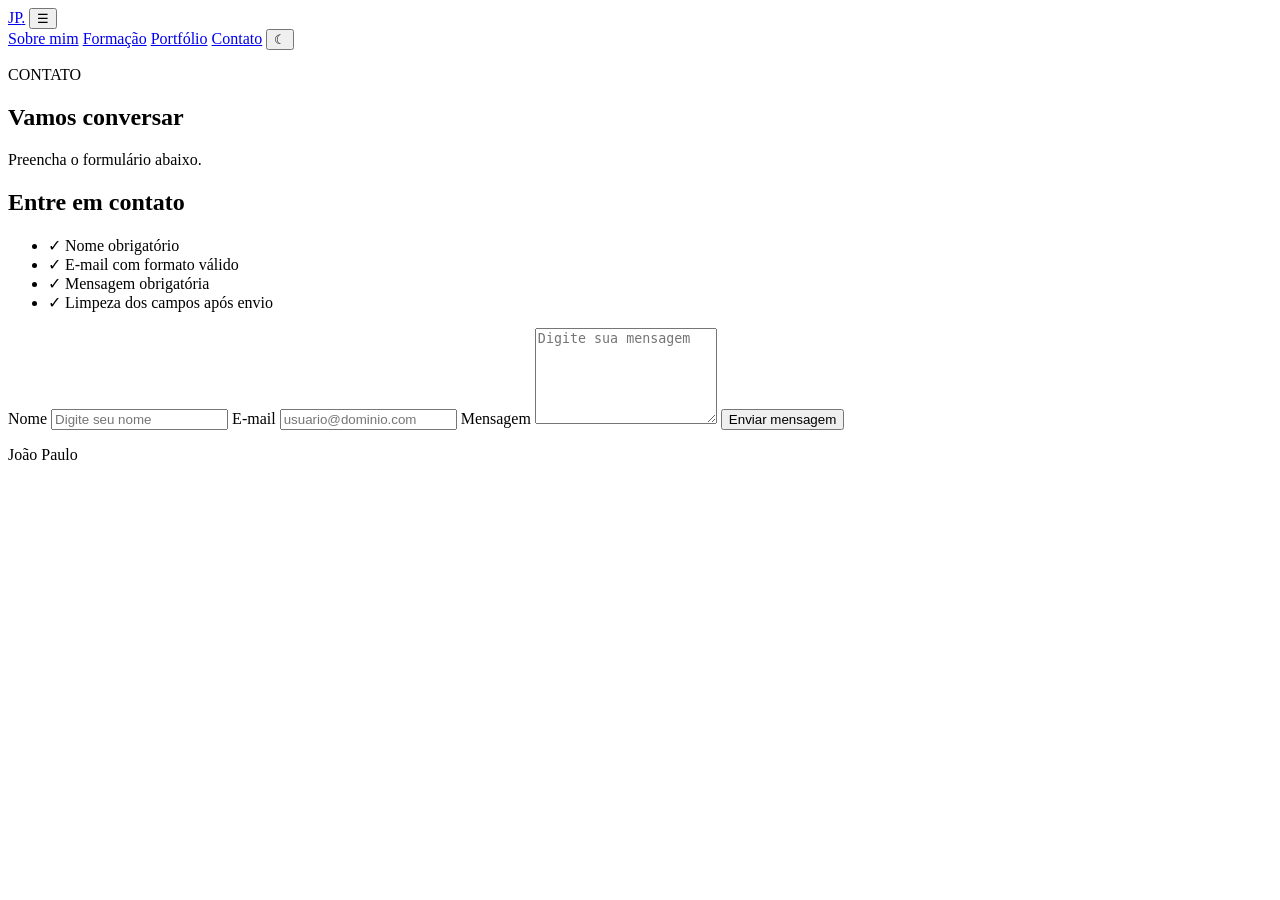
==== contato.html @ 82b903bb "Add files via upload" ====
<!DOCTYPE html>
<html lang="pt-BR">
<head>
    <meta charset="UTF-8">
    <meta name="viewport" content="width=device-width, initial-scale=1.0">
    <meta name="description" content="Formulário de contato do portfólio de João Paulo Medeiros.">
    <title>João Paulo | Contato</title>
    <link rel="stylesheet" href="css/style.css">
</head>
<body>
  
    <header class="cabecalho">
        <a class="logo" href="index.html">JP<span>.</span></a>
        <button class="botao-menu" id="botaoMenu" aria-label="Abrir menu">☰</button>

        <nav class="menu" id="menu">
            <a href="index.html">Sobre mim</a>
            <a href="formacao.html">Formação</a>
            <a href="portfolio.html">Portfólio</a>
            <a class="ativo" href="contato.html">Contato</a>
            <button class="tema" id="botaoTema" type="button" aria-label="Alternar tema">☾</button>
        </nav>
    </header>

    <main>
        <section class="pagina-topo">
            <p class="etiqueta">CONTATO</p>
            <h1>Vamos conversar</h1>
            <p>Preencha o formulário abaixo.</p>
        </section>

        <section class="secao contato-area">
            <div class="cartao contato-info">
                <h2>Entre em contato</h2>
               
                <ul>
                    <li>✓ Nome obrigatório</li>
                    <li>✓ E-mail com formato válido</li>
                    <li>✓ Mensagem obrigatória</li>
                    <li>✓ Limpeza dos campos após envio</li>
                </ul>
            </div>

            <form class="formulario" id="formContato" novalidate>
                <label for="nome">Nome</label>
                <input type="text" id="nome" name="nome" placeholder="Digite seu nome">
                <small class="erro" id="erroNome"></small>

                <label for="email">E-mail</label>
                <input type="email" id="email" name="email" placeholder="usuario@dominio.com">
                <small class="erro" id="erroEmail"></small>

                <label for="mensagem">Mensagem</label>
                <textarea id="mensagem" name="mensagem" rows="6" placeholder="Digite sua mensagem"></textarea>
                <small class="erro" id="erroMensagem"></small>

                <button class="botao" type="submit">Enviar mensagem</button>
                <p class="sucesso" id="mensagemSucesso"></p>
            </form>
        </section>
    </main>

    <footer>
        <p>João Paulo</p>
    </footer>

    <script src="js/script.js"></script>
</body>
</html>
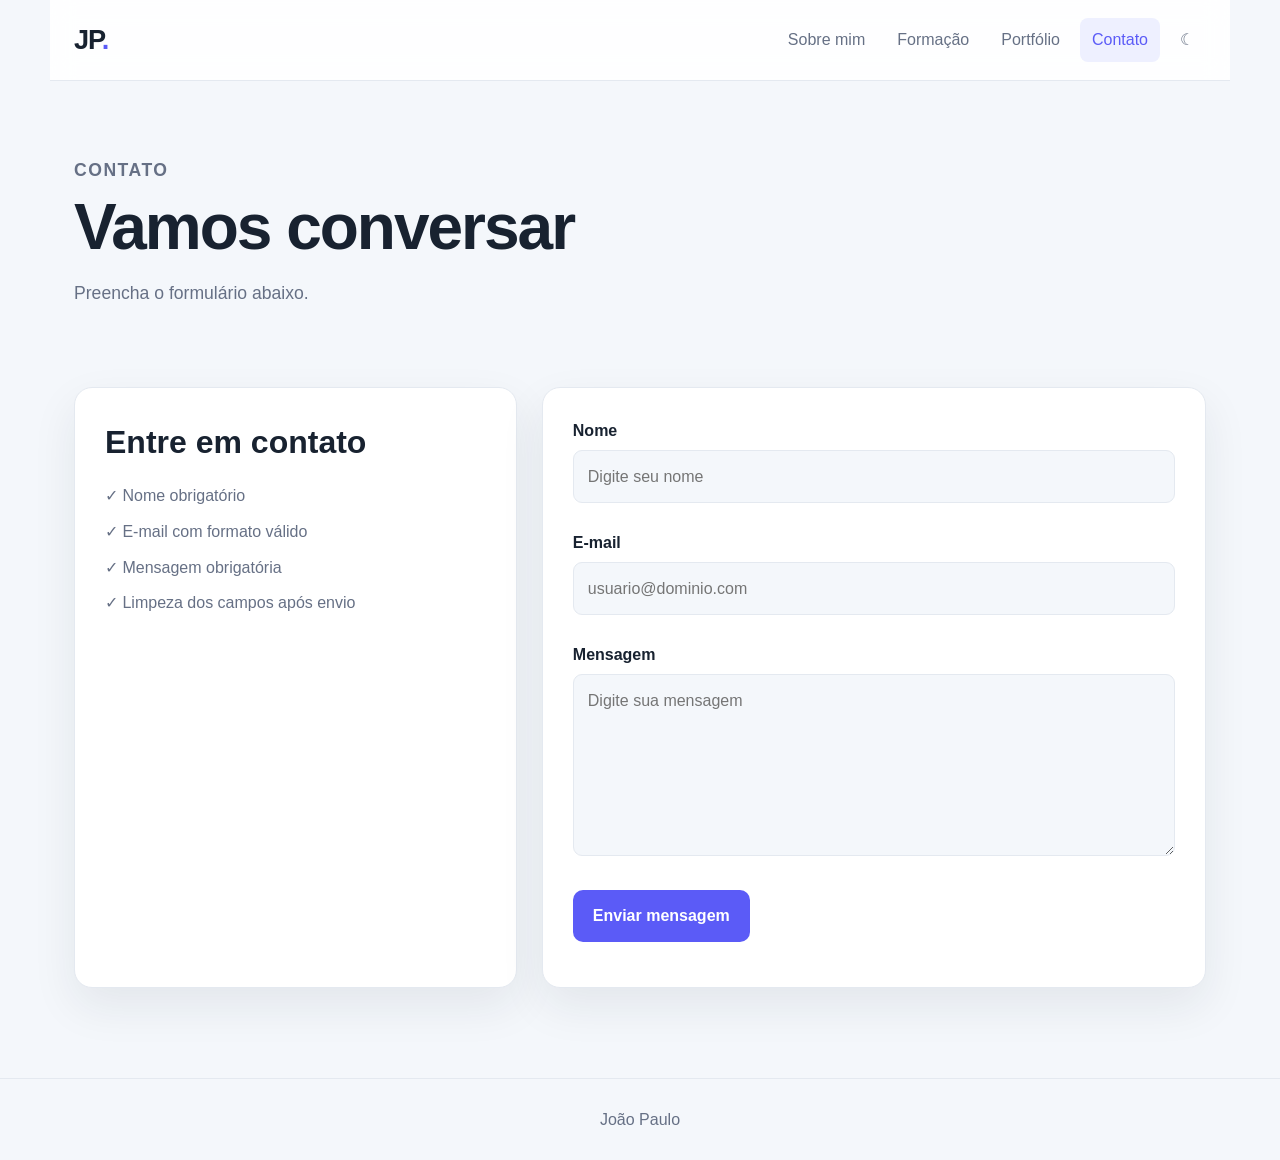
==== commit 716f1541: "Add files via upload" ====
--- a/contato.html
+++ b/contato.html
@@ -5,7 +5,7 @@
     <meta name="viewport" content="width=device-width, initial-scale=1.0">
     <meta name="description" content="Formulário de contato do portfólio de João Paulo Medeiros.">
     <title>João Paulo | Contato</title>
-    <link rel="stylesheet" href="css/style.css">
+    <link rel="stylesheet" href="style.css">
 </head>
 <body>
   
@@ -64,6 +64,6 @@
         <p>João Paulo</p>
     </footer>
 
-    <script src="js/script.js"></script>
+    <script src="script.js"></script>
 </body>
 </html>
--- a/style.css
+++ b/style.css
@@ -0,0 +1,430 @@
+
+
+:root {
+    --fundo: #f4f7fb;
+    --cartao: #ffffff;
+    --texto: #182230;
+    --texto-suave: #667085;
+    --borda: #e4e9f0;
+    --primaria: #5b5bf7;
+    --primaria-escura: #4444d8;
+    --sombra: 0 18px 45px rgba(31, 41, 55, 0.08);
+}
+
+* {
+    box-sizing: border-box;
+    margin: 0;
+    padding: 0;
+}
+
+html {
+    scroll-behavior: smooth;
+}
+
+body {
+    min-height: 100vh;
+    font-family: Arial, Helvetica, sans-serif;
+    background: var(--fundo);
+    color: var(--texto);
+    line-height: 1.6;
+}
+
+a {
+    color: inherit;
+    text-decoration: none;
+}
+
+button,
+input,
+textarea {
+    font: inherit;
+}
+
+
+.cabecalho {
+    position: sticky;
+    top: 0;
+    z-index: 10;
+    display: flex;
+    align-items: center;
+    justify-content: space-between;
+    max-width: 1180px;
+    margin: 0 auto;
+    padding: 18px 24px;
+    background: rgba(255, 255, 255, 0.88);
+    backdrop-filter: blur(12px);
+    border-bottom: 1px solid var(--borda);
+}
+
+.logo {
+    font-size: 1.7rem;
+    font-weight: 800;
+    letter-spacing: -1px;
+}
+
+.logo span,
+.hero h1 span {
+    color: var(--primaria);
+}
+
+.menu {
+    display: flex;
+    align-items: center;
+    gap: 8px;
+}
+
+.menu a,
+.tema {
+    border: 0;
+    background: transparent;
+    padding: 9px 12px;
+    border-radius: 8px;
+    color: var(--texto-suave);
+    cursor: pointer;
+}
+
+.menu a:hover,
+.menu a.ativo,
+.tema:hover {
+    background: #eef0ff;
+    color: var(--primaria);
+}
+
+.botao-menu {
+    display: none;
+    border: 0;
+    background: transparent;
+    font-size: 1.6rem;
+    cursor: pointer;
+}
+
+
+.hero {
+    max-width: 1180px;
+    margin: 0 auto;
+    padding: 90px 24px 70px;
+    display: grid;
+    grid-template-columns: 1.4fr 0.8fr;
+    gap: 50px;
+    align-items: center;
+}
+
+.etiqueta,
+.tag {
+    color: var(--primaria);
+    font-size: 0.78rem;
+    font-weight: 800;
+    letter-spacing: 1.5px;
+}
+
+.hero h1,
+.pagina-topo h1 {
+    margin: 10px 0 18px;
+    font-size: clamp(2.5rem, 6vw, 4.7rem);
+    line-height: 1.05;
+    letter-spacing: -2px;
+}
+
+.subtitulo,
+.pagina-topo p {
+    max-width: 650px;
+    color: var(--texto-suave);
+    font-size: 1.1rem;
+}
+
+.botoes {
+    display: flex;
+    flex-wrap: wrap;
+    gap: 12px;
+    margin-top: 28px;
+}
+
+.botao {
+    display: inline-block;
+    border: 0;
+    border-radius: 10px;
+    padding: 13px 20px;
+    background: var(--primaria);
+    color: #fff;
+    font-weight: 700;
+    cursor: pointer;
+    transition: 0.2s;
+}
+
+.botao:hover {
+    background: var(--primaria-escura);
+    transform: translateY(-2px);
+}
+
+.botao.secundario {
+    background: transparent;
+    color: var(--texto);
+    border: 1px solid var(--borda);
+}
+
+
+.cartao-perfil {
+    min-height: 330px;
+    display: flex;
+    flex-direction: column;
+    justify-content: center;
+    align-items: center;
+    text-align: center;
+    padding: 35px;
+    border: 1px solid var(--borda);
+    border-radius: 24px;
+    background: var(--cartao);
+    box-shadow: var(--sombra);
+}
+
+.avatar {
+    width: 125px;
+    height: 125px;
+    display: grid;
+    place-items: center;
+    margin-bottom: 20px;
+    border-radius: 50%;
+    background: linear-gradient(135deg, var(--primaria), #8b5cf6);
+    color: #fff;
+    font-size: 2.5rem;
+    font-weight: 800;
+}
+
+.secao {
+    max-width: 1180px;
+    margin: 0 auto;
+    padding: 60px 24px 90px;
+}
+
+.titulo-secao {
+    margin-bottom: 28px;
+}
+
+.titulo-secao h2,
+.cartao h2 {
+    margin-top: 5px;
+    font-size: 2rem;
+    line-height: 1.2;
+}
+
+.grade {
+    display: grid;
+    gap: 22px;
+}
+
+.grade-2 {
+    grid-template-columns: repeat(2, 1fr);
+}
+
+.grade-3 {
+    grid-template-columns: repeat(3, 1fr);
+}
+
+.cartao,
+.projeto,
+.habilidade,
+.formulario {
+    border: 1px solid var(--borda);
+    border-radius: 18px;
+    background: var(--cartao);
+    box-shadow: var(--sombra);
+}
+
+.cartao {
+    padding: 30px;
+}
+
+.cartao p {
+    margin-top: 12px;
+    color: var(--texto-suave);
+}
+
+.pagina-topo {
+    max-width: 1180px;
+    margin: 0 auto;
+    padding: 75px 24px 20px;
+}
+
+.pagina-topo h1 {
+    font-size: clamp(2.4rem, 5vw, 4rem);
+}
+
+.espacamento {
+    margin-top: 70px;
+}
+
+.numero {
+    display: inline-block;
+    margin-bottom: 15px;
+    color: var(--primaria);
+    font-weight: 800;
+}
+
+.habilidade {
+    padding: 22px;
+}
+
+.habilidade strong,
+.habilidade span {
+    display: block;
+}
+
+.habilidade span {
+    margin-top: 5px;
+    color: var(--texto-suave);
+    font-size: 0.9rem;
+}
+
+
+.projeto {
+    display: grid;
+    grid-template-columns: 60px 1fr;
+    gap: 18px;
+    padding: 28px;
+}
+
+.projeto-numero {
+    font-size: 1.4rem;
+    font-weight: 800;
+    color: var(--primaria);
+}
+
+.projeto h2 {
+    margin: 5px 0 10px;
+}
+
+.projeto p:not(.tag) {
+    color: var(--texto-suave);
+}
+
+.tecnologias {
+    margin-top: 16px;
+    font-size: 0.85rem;
+    font-weight: 700;
+}
+
+/* Formulário de contato. */
+.contato-area {
+    display: grid;
+    grid-template-columns: 0.8fr 1.2fr;
+    gap: 25px;
+}
+
+.contato-info ul {
+    list-style: none;
+    margin-top: 22px;
+}
+
+.contato-info li {
+    margin: 10px 0;
+    color: var(--texto-suave);
+}
+
+.formulario {
+    padding: 30px;
+}
+
+.formulario label {
+    display: block;
+    margin-bottom: 6px;
+    font-weight: 700;
+}
+
+.formulario input,
+.formulario textarea {
+    width: 100%;
+    padding: 13px 14px;
+    margin-bottom: 5px;
+    border: 1px solid var(--borda);
+    border-radius: 9px;
+    background: var(--fundo);
+    color: var(--texto);
+    outline: none;
+}
+
+.formulario input:focus,
+.formulario textarea:focus {
+    border-color: var(--primaria);
+}
+
+.formulario textarea {
+    resize: vertical;
+}
+
+.erro {
+    display: block;
+    min-height: 22px;
+    color: #d92d20;
+}
+
+.sucesso {
+    margin-top: 15px;
+    color: #087443;
+    font-weight: 700;
+}
+
+footer {
+    padding: 28px 24px;
+    text-align: center;
+    border-top: 1px solid var(--borda);
+    color: var(--texto-suave);
+}
+
+
+body.tema-escuro {
+    --fundo: #10131a;
+    --cartao: #181c25;
+    --texto: #f5f7fa;
+    --texto-suave: #a8b0bf;
+    --borda: #2a3140;
+    --primaria: #8585ff;
+    --primaria-escura: #6d6df5;
+}
+
+body.tema-escuro .cabecalho {
+    background: rgba(16, 19, 26, 0.9);
+}
+
+body.tema-escuro .menu a:hover,
+body.tema-escuro .menu a.ativo,
+body.tema-escuro .tema:hover {
+    background: #24283a;
+}
+
+
+@media (max-width: 800px) {
+    .botao-menu {
+        display: block;
+    }
+
+    .menu {
+        position: absolute;
+        top: 72px;
+        left: 0;
+        right: 0;
+        display: none;
+        flex-direction: column;
+        align-items: stretch;
+        padding: 15px 24px;
+        background: var(--cartao);
+        border-bottom: 1px solid var(--borda);
+    }
+
+    .menu.aberto {
+        display: flex;
+    }
+
+    .hero,
+    .contato-area {
+        grid-template-columns: 1fr;
+    }
+
+    .grade-2,
+    .grade-3 {
+        grid-template-columns: 1fr;
+    }
+
+    .hero {
+        padding-top: 60px;
+    }
+}
